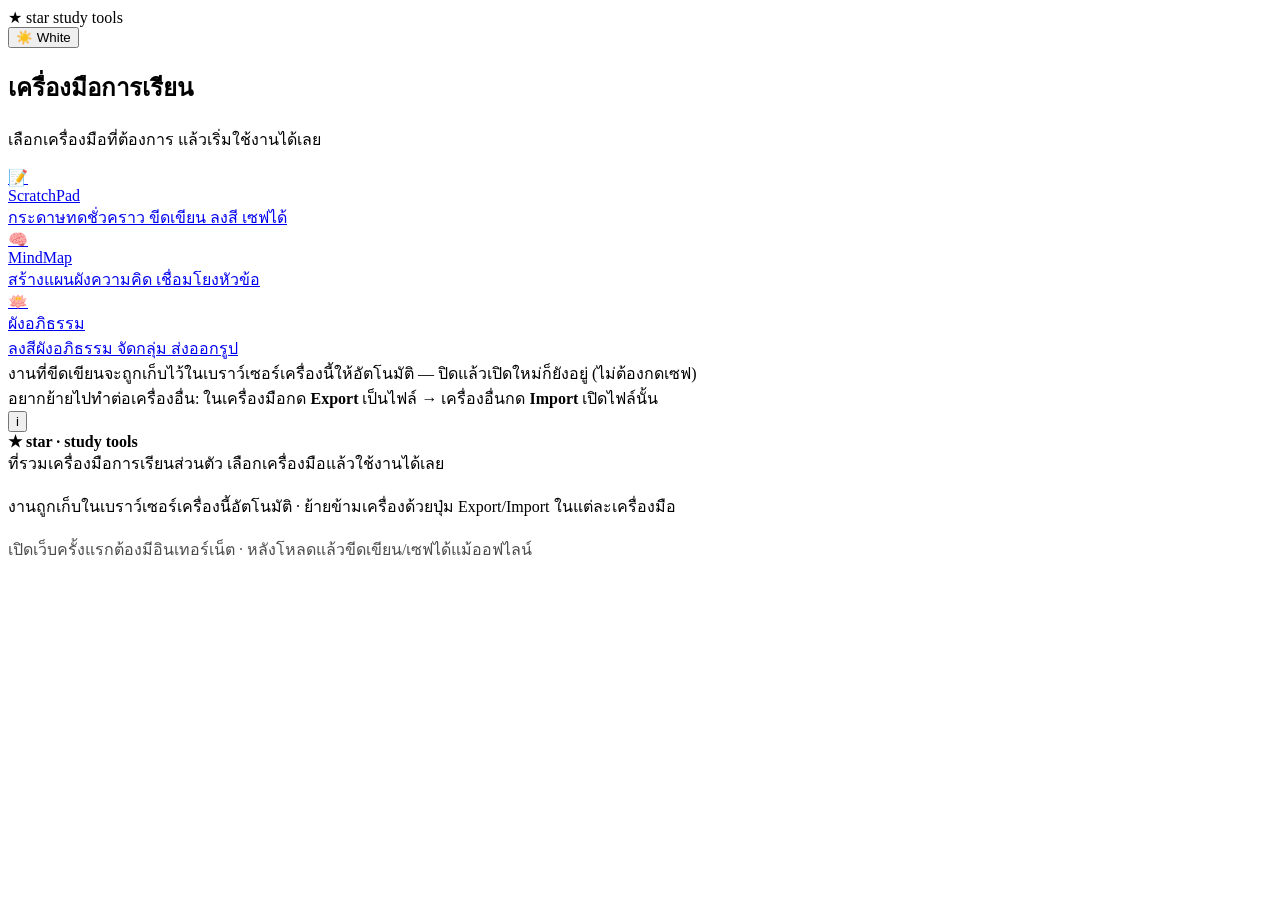
==== index.html @ 60b408fa "Delete key for abhidhamma; reorder hub theme cycle - Abhidhamma: Delete key removes selected node(s)" ====
<!DOCTYPE html>
<html lang="th">
<head>
  <meta charset="utf-8">
  <meta name="viewport" content="width=device-width, initial-scale=1.0">
  <title>Study Tools Hub</title>
  <link rel="stylesheet" href="assets/hub.css">
  <script>
    // Apply saved theme before paint to avoid a flash.
    try {
      if (localStorage.getItem("hub_theme") === "dark") {
        document.documentElement.setAttribute("data-pretheme", "dark");
      }
    } catch (e) {}
  </script>
  <style>
    html[data-pretheme="dark"] body { background: #15171c; }
  </style>
</head>
<body>
  <header class="topbar">
    <div class="brand"><span class="dot">★</span> star <span style="color:var(--muted);font-weight:500;">study tools</span></div>
    <button class="theme-toggle" id="themeToggle" type="button">☀️ White</button>
  </header>

  <section class="hero">
    <h1>เครื่องมือการเรียน</h1>
    <p>เลือกเครื่องมือที่ต้องการ แล้วเริ่มใช้งานได้เลย</p>
  </section>

  <main class="grid">
    <a class="card" href="tools/scratchpad.html">
      <div class="icon">📝</div>
      <div class="name">ScratchPad</div>
      <div class="desc">กระดาษทดชั่วคราว ขีดเขียน ลงสี เซฟได้</div>
    </a>
    <a class="card" href="tools/mindmap.html">
      <div class="icon">🧠</div>
      <div class="name">MindMap</div>
      <div class="desc">สร้างแผนผังความคิด เชื่อมโยงหัวข้อ</div>
    </a>
    <a class="card" href="tools/abhidhamma.html">
      <div class="icon">🪷</div>
      <div class="name">ผังอภิธรรม</div>
      <div class="desc">ลงสีผังอภิธรรม จัดกลุ่ม ส่งออกรูป</div>
    </a>
  </main>

  <footer>
    งานที่ขีดเขียนจะถูกเก็บไว้ในเบราว์เซอร์เครื่องนี้ให้อัตโนมัติ — ปิดแล้วเปิดใหม่ก็ยังอยู่ (ไม่ต้องกดเซฟ)<br>
    อยากย้ายไปทำต่อเครื่องอื่น: ในเครื่องมือกด <b>Export</b> เป็นไฟล์ → เครื่องอื่นกด <b>Import</b> เปิดไฟล์นั้น
  </footer>

  <button class="info-btn" id="infoBtn" type="button" title="เกี่ยวกับ">i</button>
  <div class="info-panel" id="infoPanel">
    <b>★ star · study tools</b><br>
    ที่รวมเครื่องมือการเรียนส่วนตัว เลือกเครื่องมือแล้วใช้งานได้เลย<br><br>
    งานถูกเก็บในเบราว์เซอร์เครื่องนี้อัตโนมัติ · ย้ายข้ามเครื่องด้วยปุ่ม Export/Import ในแต่ละเครื่องมือ<br><br>
    <span style="opacity:.7">เปิดเว็บครั้งแรกต้องมีอินเทอร์เน็ต · หลังโหลดแล้วขีดเขียน/เซฟได้แม้ออฟไลน์</span>
  </div>

  <script>
    (function () {
      var btn = document.getElementById("themeToggle");
      var ORDER = ["light", "sepia", "dark"];
      // cycle: Sepia -> White(light) -> Dark -> Sepia
      var NEXT = { sepia: "light", light: "dark", dark: "sepia" };

      function getTheme() {
        try {
          var t = localStorage.getItem("hub_theme");
          return ORDER.indexOf(t) >= 0 ? t : "light";
        } catch (e) { return "light"; }
      }
      function apply(t) {
        document.body.classList.remove("sepia", "dark");
        if (t === "sepia") document.body.classList.add("sepia");
        else if (t === "dark") document.body.classList.add("dark");
        try { localStorage.setItem("hub_theme", t); } catch (e) {}
        btn.textContent = (t === "sepia" ? "🟤 Sepia" : (t === "dark" ? "🌙 Dark" : "☀️ White"));
      }
      apply(getTheme());
      document.documentElement.removeAttribute("data-pretheme");
      btn.addEventListener("click", function () { apply(NEXT[getTheme()]); });

      // info (i) button
      var ib = document.getElementById("infoBtn"), ip = document.getElementById("infoPanel");
      ib.addEventListener("click", function (e) { e.stopPropagation(); ip.classList.toggle("open"); });
      document.addEventListener("click", function (e) {
        if (ip.classList.contains("open") && !ip.contains(e.target) && e.target !== ib) ip.classList.remove("open");
      });
    })();
  </script>
</body>
</html>
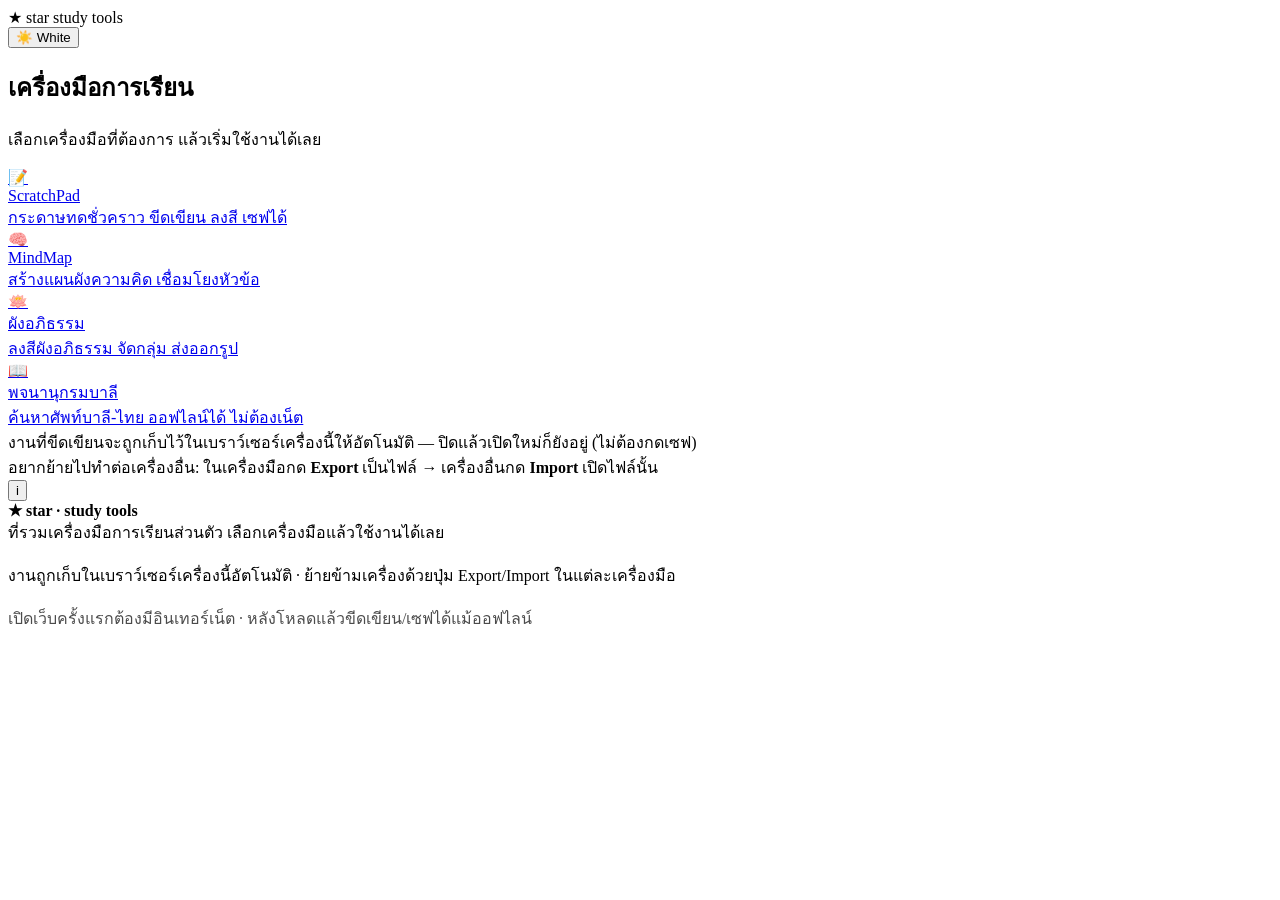
==== commit 05826efe: "Add Pali Dictionary as 4th hub card (PWA, fully offline)" ====
--- a/index.html
+++ b/index.html
@@ -43,6 +43,11 @@
       <div class="icon">🪷</div>
       <div class="name">ผังอภิธรรม</div>
       <div class="desc">ลงสีผังอภิธรรม จัดกลุ่ม ส่งออกรูป</div>
+    </a>
+    <a class="card" href="pali-dict/">
+      <div class="icon">📖</div>
+      <div class="name">พจนานุกรมบาลี</div>
+      <div class="desc">ค้นหาศัพท์บาลี-ไทย ออฟไลน์ได้ ไม่ต้องเน็ต</div>
     </a>
   </main>
 
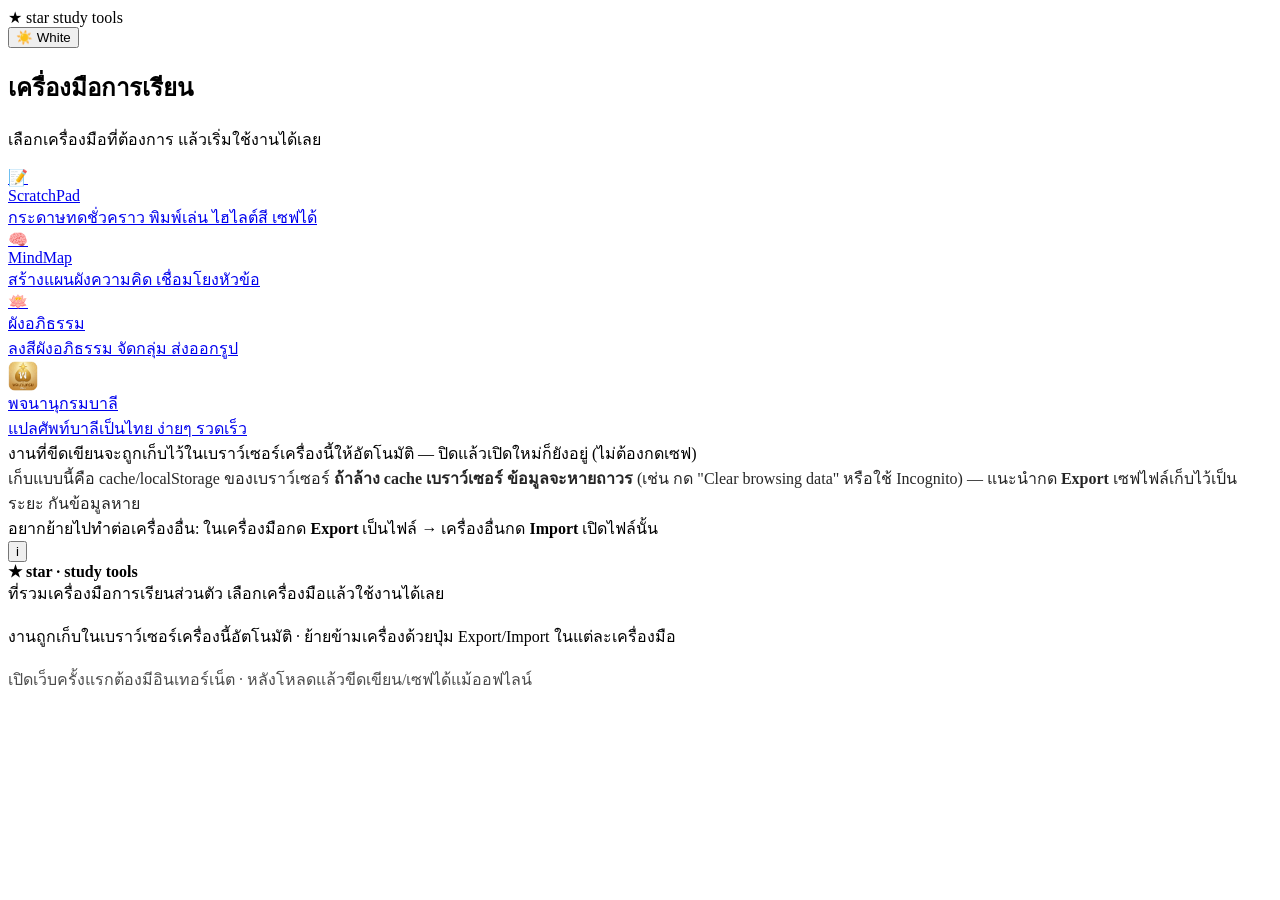
==== commit f55b9619: "Hub: update copy (ScratchPad/Pali desc, cache warning), use Pali Dict app icon on card" ====
--- a/index.html
+++ b/index.html
@@ -32,7 +32,7 @@
     <a class="card" href="tools/scratchpad.html">
       <div class="icon">📝</div>
       <div class="name">ScratchPad</div>
-      <div class="desc">กระดาษทดชั่วคราว ขีดเขียน ลงสี เซฟได้</div>
+      <div class="desc">กระดาษทดชั่วคราว พิมพ์เล่น ไฮไลต์สี เซฟได้</div>
     </a>
     <a class="card" href="tools/mindmap.html">
       <div class="icon">🧠</div>
@@ -45,14 +45,15 @@
       <div class="desc">ลงสีผังอภิธรรม จัดกลุ่ม ส่งออกรูป</div>
     </a>
     <a class="card" href="pali-dict/">
-      <div class="icon">📖</div>
+      <div class="icon"><img src="pali-dict/icon-192.png" alt="" style="width:30px;height:30px;border-radius:6px;display:block;"></div>
       <div class="name">พจนานุกรมบาลี</div>
-      <div class="desc">ค้นหาศัพท์บาลี-ไทย ออฟไลน์ได้ ไม่ต้องเน็ต</div>
+      <div class="desc">แปลศัพท์บาลีเป็นไทย ง่ายๆ รวดเร็ว</div>
     </a>
   </main>
 
   <footer>
     งานที่ขีดเขียนจะถูกเก็บไว้ในเบราว์เซอร์เครื่องนี้ให้อัตโนมัติ — ปิดแล้วเปิดใหม่ก็ยังอยู่ (ไม่ต้องกดเซฟ)<br>
+    <span style="opacity:.85">เก็บแบบนี้คือ cache/localStorage ของเบราว์เซอร์ <b>ถ้าล้าง cache เบราว์เซอร์ ข้อมูลจะหายถาวร</b> (เช่น กด "Clear browsing data" หรือใช้ Incognito) — แนะนำกด <b>Export</b> เซฟไฟล์เก็บไว้เป็นระยะ กันข้อมูลหาย</span><br>
     อยากย้ายไปทำต่อเครื่องอื่น: ในเครื่องมือกด <b>Export</b> เป็นไฟล์ → เครื่องอื่นกด <b>Import</b> เปิดไฟล์นั้น
   </footer>
 
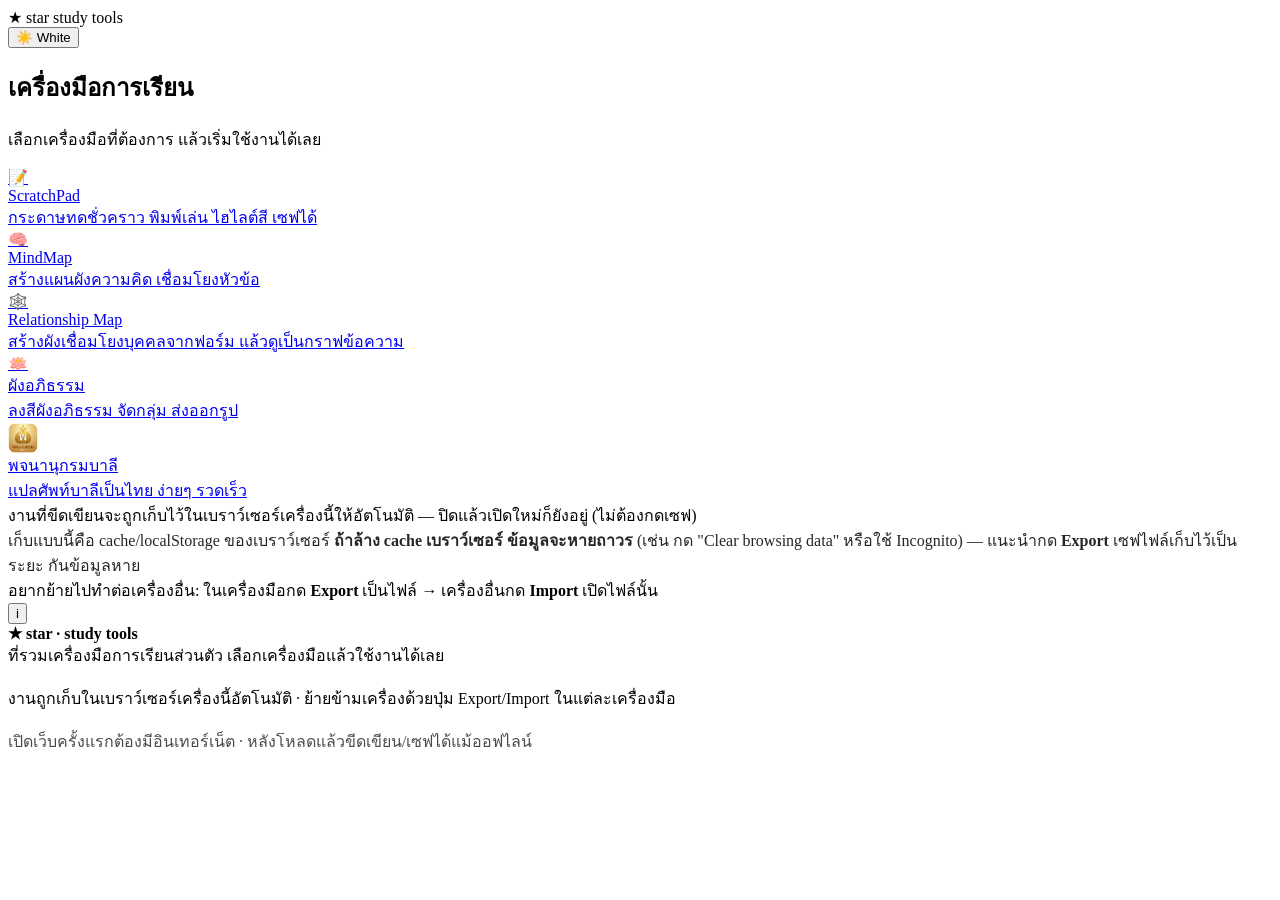
==== commit 8b32e4bb: "Add relationship map tool" ====
--- a/index.html
+++ b/index.html
@@ -38,6 +38,11 @@
       <div class="icon">🧠</div>
       <div class="name">MindMap</div>
       <div class="desc">สร้างแผนผังความคิด เชื่อมโยงหัวข้อ</div>
+    </a>
+    <a class="card" href="tools/relationship-map.html">
+      <div class="icon">🕸️</div>
+      <div class="name">Relationship Map</div>
+      <div class="desc">สร้างผังเชื่อมโยงบุคคลจากฟอร์ม แล้วดูเป็นกราฟข้อความ</div>
     </a>
     <a class="card" href="tools/abhidhamma.html">
       <div class="icon">🪷</div>
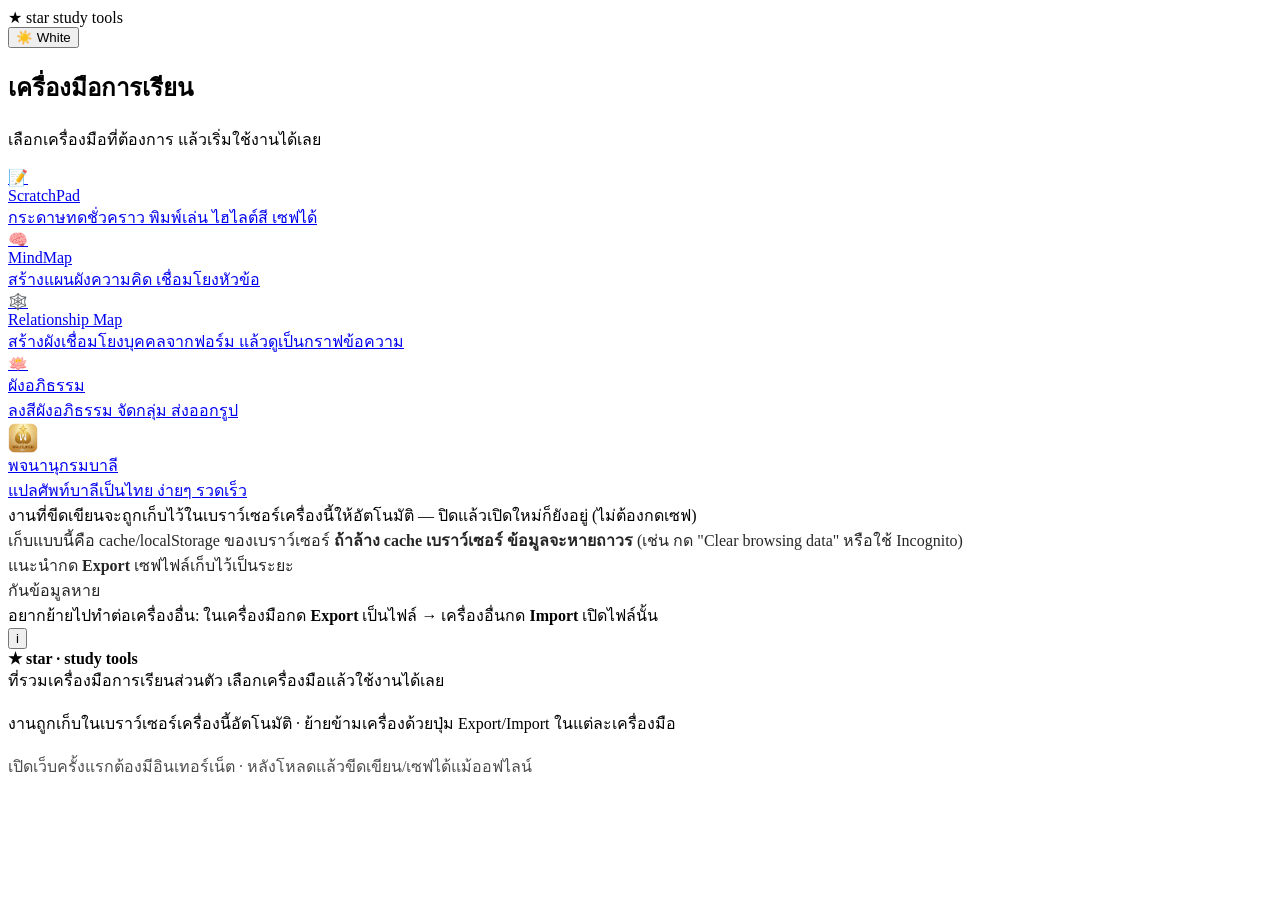
==== commit 8e4a859b: "Refine hub backup notice" ====
--- a/index.html
+++ b/index.html
@@ -58,7 +58,7 @@
 
   <footer>
     งานที่ขีดเขียนจะถูกเก็บไว้ในเบราว์เซอร์เครื่องนี้ให้อัตโนมัติ — ปิดแล้วเปิดใหม่ก็ยังอยู่ (ไม่ต้องกดเซฟ)<br>
-    <span style="opacity:.85">เก็บแบบนี้คือ cache/localStorage ของเบราว์เซอร์ <b>ถ้าล้าง cache เบราว์เซอร์ ข้อมูลจะหายถาวร</b> (เช่น กด "Clear browsing data" หรือใช้ Incognito) — แนะนำกด <b>Export</b> เซฟไฟล์เก็บไว้เป็นระยะ กันข้อมูลหาย</span><br>
+    <span style="opacity:.85">เก็บแบบนี้คือ cache/localStorage ของเบราว์เซอร์ <b>ถ้าล้าง cache เบราว์เซอร์ ข้อมูลจะหายถาวร</b> (เช่น กด "Clear browsing data" หรือใช้ Incognito)<br>แนะนำกด <b>Export</b> เซฟไฟล์เก็บไว้เป็นระยะ<br>กันข้อมูลหาย</span><br>
     อยากย้ายไปทำต่อเครื่องอื่น: ในเครื่องมือกด <b>Export</b> เป็นไฟล์ → เครื่องอื่นกด <b>Import</b> เปิดไฟล์นั้น
   </footer>
 
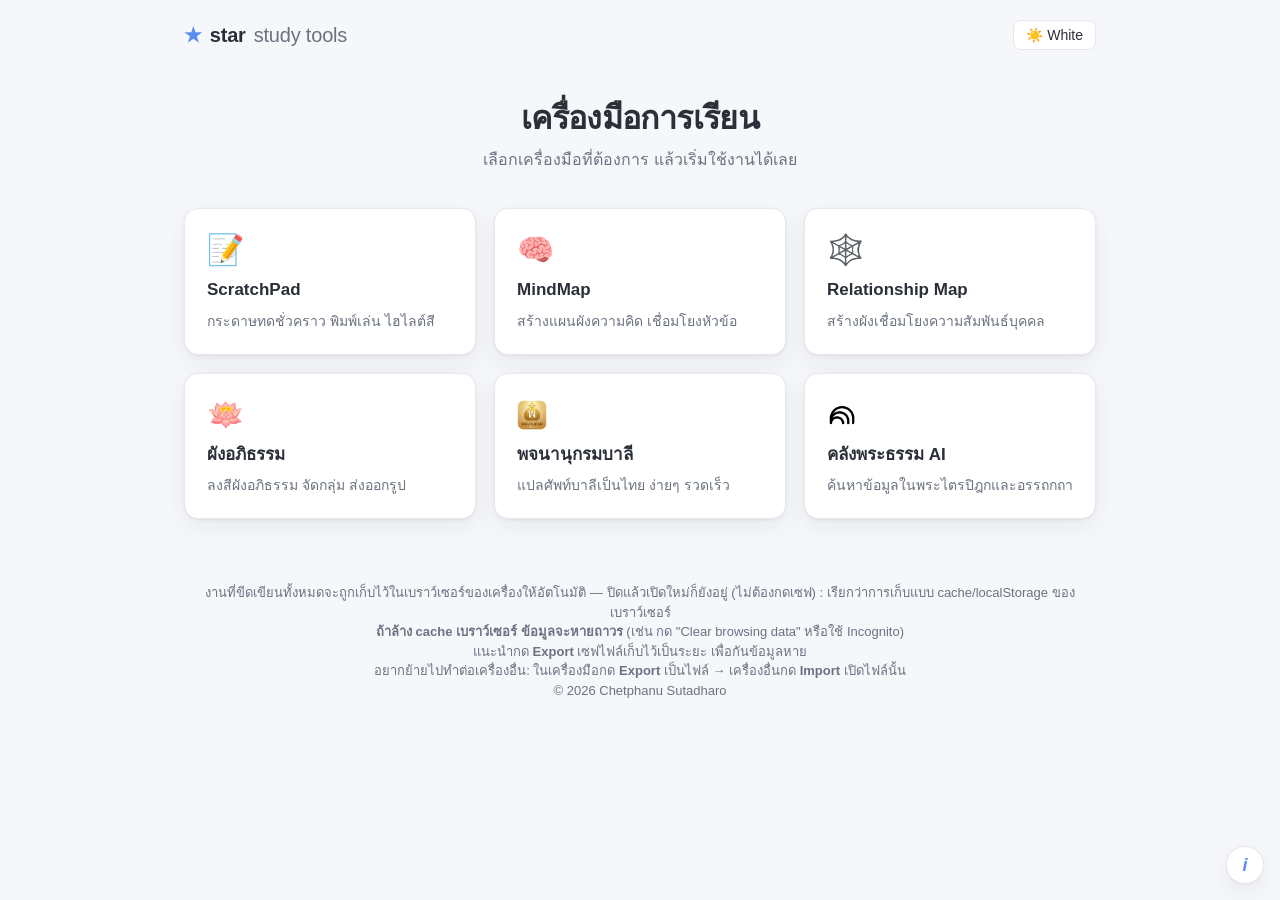
==== commit 67983627: "Add Dhamma AI hub module" ====
--- a/index.html
+++ b/index.html
@@ -32,7 +32,7 @@
     <a class="card" href="tools/scratchpad.html">
       <div class="icon">📝</div>
       <div class="name">ScratchPad</div>
-      <div class="desc">กระดาษทดชั่วคราว พิมพ์เล่น ไฮไลต์สี เซฟได้</div>
+      <div class="desc">กระดาษทดชั่วคราว พิมพ์เล่น ไฮไลต์สี</div>
     </a>
     <a class="card" href="tools/mindmap.html">
       <div class="icon">🧠</div>
@@ -42,7 +42,7 @@
     <a class="card" href="tools/relationship-map.html">
       <div class="icon">🕸️</div>
       <div class="name">Relationship Map</div>
-      <div class="desc">สร้างผังเชื่อมโยงบุคคลจากฟอร์ม แล้วดูเป็นกราฟข้อความ</div>
+      <div class="desc">สร้างผังเชื่อมโยงความสัมพันธ์บุคคล</div>
     </a>
     <a class="card" href="tools/abhidhamma.html">
       <div class="icon">🪷</div>
@@ -54,12 +54,19 @@
       <div class="name">พจนานุกรมบาลี</div>
       <div class="desc">แปลศัพท์บาลีเป็นไทย ง่ายๆ รวดเร็ว</div>
     </a>
+    <a class="card" href="https://notebooklm.google.com/notebook/d0cfe65d-4f45-4d3a-ad63-8bfa58b60a86?authuser=2" target="_blank" rel="noopener noreferrer">
+      <div class="icon"><img src="assets/dhamma-ai-icon.png" alt="" style="width:30px;height:30px;border-radius:50%;display:block;"></div>
+      <div class="name">คลังพระธรรม AI</div>
+      <div class="desc">ค้นหาข้อมูลในพระไตรปิฎกและอรรถกถา</div>
+    </a>
   </main>
 
   <footer>
-    งานที่ขีดเขียนจะถูกเก็บไว้ในเบราว์เซอร์เครื่องนี้ให้อัตโนมัติ — ปิดแล้วเปิดใหม่ก็ยังอยู่ (ไม่ต้องกดเซฟ)<br>
-    <span style="opacity:.85">เก็บแบบนี้คือ cache/localStorage ของเบราว์เซอร์ <b>ถ้าล้าง cache เบราว์เซอร์ ข้อมูลจะหายถาวร</b> (เช่น กด "Clear browsing data" หรือใช้ Incognito)<br>แนะนำกด <b>Export</b> เซฟไฟล์เก็บไว้เป็นระยะ<br>กันข้อมูลหาย</span><br>
-    อยากย้ายไปทำต่อเครื่องอื่น: ในเครื่องมือกด <b>Export</b> เป็นไฟล์ → เครื่องอื่นกด <b>Import</b> เปิดไฟล์นั้น
+    งานที่ขีดเขียนทั้งหมดจะถูกเก็บไว้ในเบราว์เซอร์ของเครื่องให้อัตโนมัติ — ปิดแล้วเปิดใหม่ก็ยังอยู่ (ไม่ต้องกดเซฟ) : เรียกว่าการเก็บแบบ cache/localStorage ของเบราว์เซอร์<br>
+    <b>ถ้าล้าง cache เบราว์เซอร์ ข้อมูลจะหายถาวร</b> (เช่น กด "Clear browsing data" หรือใช้ Incognito)<br>
+    แนะนำกด <b>Export</b> เซฟไฟล์เก็บไว้เป็นระยะ เพื่อกันข้อมูลหาย<br>
+    อยากย้ายไปทำต่อเครื่องอื่น: ในเครื่องมือกด <b>Export</b> เป็นไฟล์ → เครื่องอื่นกด <b>Import</b> เปิดไฟล์นั้น<br>
+    © 2026 Chetphanu Sutadharo
   </footer>
 
   <button class="info-btn" id="infoBtn" type="button" title="เกี่ยวกับ">i</button>
--- a/assets/hub.css
+++ b/assets/hub.css
@@ -0,0 +1,163 @@
+/* hub.css — minimal iLovePDF-style landing page */
+:root {
+  --bg: #f6f7fb;
+  --fg: #2b2f38;
+  --muted: #6b7280;
+  --card: #ffffff;
+  --border: #e6e8ee;
+  --accent: #5b8def;
+  --shadow: 0 1px 3px rgba(20, 24, 40, 0.06), 0 8px 24px rgba(20, 24, 40, 0.06);
+}
+body.sepia {
+  --bg: #f4eee0;
+  --fg: #4a4034;
+  --muted: #8a7a64;
+  --card: #fbf6ea;
+  --border: #e2d6bf;
+  --accent: #b07d4b;
+  --shadow: 0 1px 3px rgba(120, 90, 50, 0.08), 0 8px 24px rgba(120, 90, 50, 0.1);
+}
+body.dark {
+  --bg: #15171c;
+  --fg: #e6e8ee;
+  --muted: #9aa1ad;
+  --card: #1e2128;
+  --border: #2a2e37;
+  --accent: #6f9bf2;
+  --shadow: 0 1px 3px rgba(0, 0, 0, 0.4), 0 8px 24px rgba(0, 0, 0, 0.35);
+}
+
+* { box-sizing: border-box; }
+html, body { margin: 0; }
+body {
+  background: var(--bg);
+  color: var(--fg);
+  font-family: -apple-system, "Segoe UI", Roboto, "Sarabun", "Noto Sans Thai", sans-serif;
+  line-height: 1.5;
+  min-height: 100vh;
+  transition: background-color 0.35s ease, color 0.35s ease;
+}
+/* smooth theme cross-fade for all themed surfaces */
+.theme-toggle, footer, .hero p, .card .desc,
+.info-btn, .info-panel {
+  transition: background-color 0.35s ease, color 0.35s ease,
+              border-color 0.35s ease, box-shadow 0.35s ease;
+}
+
+.topbar {
+  display: flex;
+  align-items: center;
+  justify-content: space-between;
+  max-width: 960px;
+  margin: 0 auto;
+  padding: 20px 24px;
+}
+.brand {
+  display: flex;
+  align-items: baseline;
+  gap: 8px;
+  font-weight: 700;
+  font-size: 20px;
+  letter-spacing: -0.01em;
+}
+.brand .dot { color: var(--accent); }
+.theme-toggle {
+  border: 1px solid var(--border);
+  background: var(--card);
+  color: var(--fg);
+  border-radius: 8px;
+  padding: 6px 12px;
+  font-size: 14px;
+  cursor: pointer;
+}
+.theme-toggle:hover { border-color: var(--accent); }
+
+.hero {
+  max-width: 960px;
+  margin: 0 auto;
+  padding: 24px 24px 8px;
+  text-align: center;
+}
+.hero h1 { font-size: 32px; margin: 0 0 6px; letter-spacing: -0.02em; }
+.hero p { color: var(--muted); margin: 0; }
+
+.grid {
+  max-width: 960px;
+  margin: 0 auto;
+  padding: 28px 24px 64px;
+  display: grid;
+  grid-template-columns: repeat(auto-fill, minmax(240px, 1fr));
+  gap: 18px;
+}
+.card {
+  display: flex;
+  flex-direction: column;
+  gap: 8px;
+  padding: 22px;
+  background: var(--card);
+  border: 1px solid var(--border);
+  border-radius: 14px;
+  box-shadow: var(--shadow);
+  text-decoration: none;
+  color: inherit;
+  transition: transform 0.12s ease, border-color 0.35s ease,
+              background-color 0.35s ease, color 0.35s ease, box-shadow 0.35s ease;
+}
+.card:hover { transform: translateY(-3px); border-color: var(--accent); }
+.card .icon {
+  min-height: 38px;
+  display: flex;
+  align-items: center;
+  font-size: 30px;
+  line-height: 1;
+}
+.card .icon img { flex: 0 0 auto; }
+.card .name { font-weight: 700; font-size: 17px; }
+.card .desc { color: var(--muted); font-size: 14px; }
+
+footer {
+  max-width: 960px;
+  margin: 0 auto;
+  padding: 0 24px 40px;
+  color: var(--muted);
+  font-size: 13px;
+  text-align: center;
+}
+
+/* floating info (i) button — bottom-right */
+.info-btn {
+  position: fixed;
+  right: 16px;
+  bottom: 16px;
+  z-index: 9998;
+  width: 38px;
+  height: 38px;
+  border-radius: 50%;
+  border: 1px solid var(--border);
+  background: var(--card);
+  color: var(--accent);
+  font-style: italic;
+  font-weight: 700;
+  font-size: 18px;
+  cursor: pointer;
+  box-shadow: var(--shadow);
+}
+.info-btn:hover { border-color: var(--accent); }
+.info-panel {
+  position: fixed;
+  right: 16px;
+  bottom: 64px;
+  z-index: 9998;
+  max-width: 300px;
+  padding: 16px 18px;
+  background: var(--card);
+  color: var(--fg);
+  border: 1px solid var(--border);
+  border-radius: 12px;
+  box-shadow: var(--shadow);
+  font-size: 13.5px;
+  line-height: 1.6;
+  display: none;
+}
+.info-panel.open { display: block; }
+.info-panel a { color: var(--accent); }
